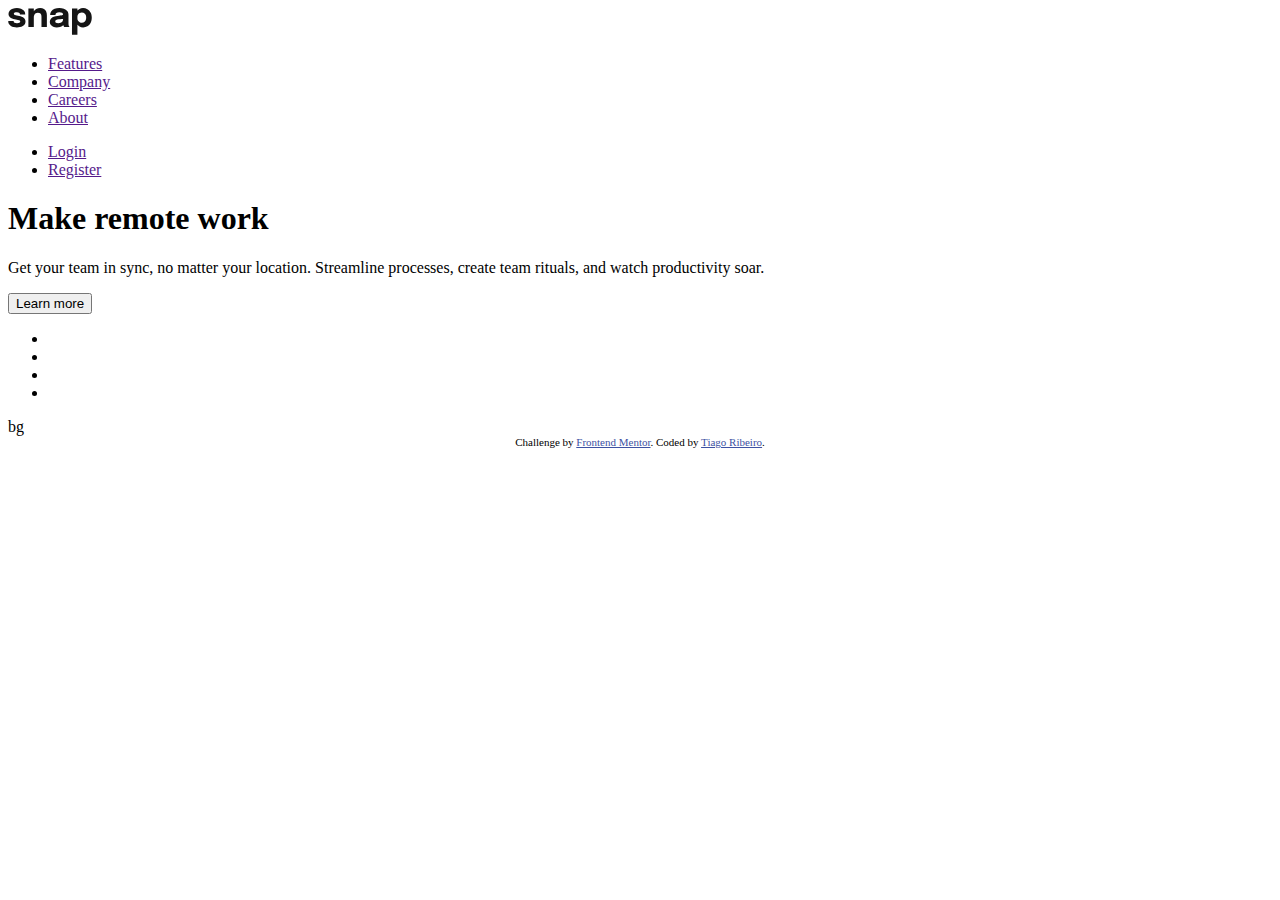
==== 6_introSectionWithDropdownNavigation/index.html @ e297dd85 "finalize index structure" ====
<!DOCTYPE html>
<html lang="pt-BR">
<head>
    <meta charset="UTF-8">
    <meta http-equiv="X-UA-Compatible" content="IE=edge">    
    <meta name="viewport" content="width=device-width, initial-scale=1.0">
    <link rel="icon" type="image/png" sizes="32x32" href="./assets/imgs/favicon-32x32.png">
    <title>Frontend Mentor | Intro section with dropdown navigation</title>
</head>

<style>
    .attribution { font-size: 11px; text-align: center; }
    .attribution a { color: hsl(228, 45%, 44%); }   

  </style>
<body>
    <header>
        <div>
            <a href=""><img src="./assets/imgs/logo.svg" alt="logo"></a>
        </div>
        <nav aria-label="primary" id="primary-menu">
            <ul id="menu">
                <li class="menu-item"><a href="">Features</a></li>
                <li class="menu-item"><a href="">Company</a></li>
                <li class="menu-item"><a href="">Careers</a></li>
                <li class="menu-item"><a href="">About</a></li>
            </ul>
        </nav>
        <nav aria-label="secondary" id="secondary-menu" >
            <ul>
                <li><a href="">Login</a></li>
                <li><a href="">Register</a></li>
            </ul>
        </nav>
    </header>   
    <main>
        <section>
            <h1>Make remote work</h1>
            <p>Get your team in sync, no matter your location. Streamline processes, create team rituals, and watch productivity soar.</p>
            <button>Learn more</button>
            <ul id="customers">
                <li class="customer-logo"><img src="" alt=""></li>
                <li class="customer-logo"><img src="" alt=""></li>
                <li class="customer-logo"><img src="" alt=""></li>
                <li class="customer-logo"><img src="" alt=""></li>
            </ul>
        </section>
        <div>bg
        </div>        
    </main>
    <footer class="attribution">
      Challenge by <a href="https://www.frontendmentor.io?ref=challenge" target="_blank">Frontend Mentor</a>. 
      Coded by <a href="">Tiago Ribeiro</a>.
    </footer>


</body>
</html>
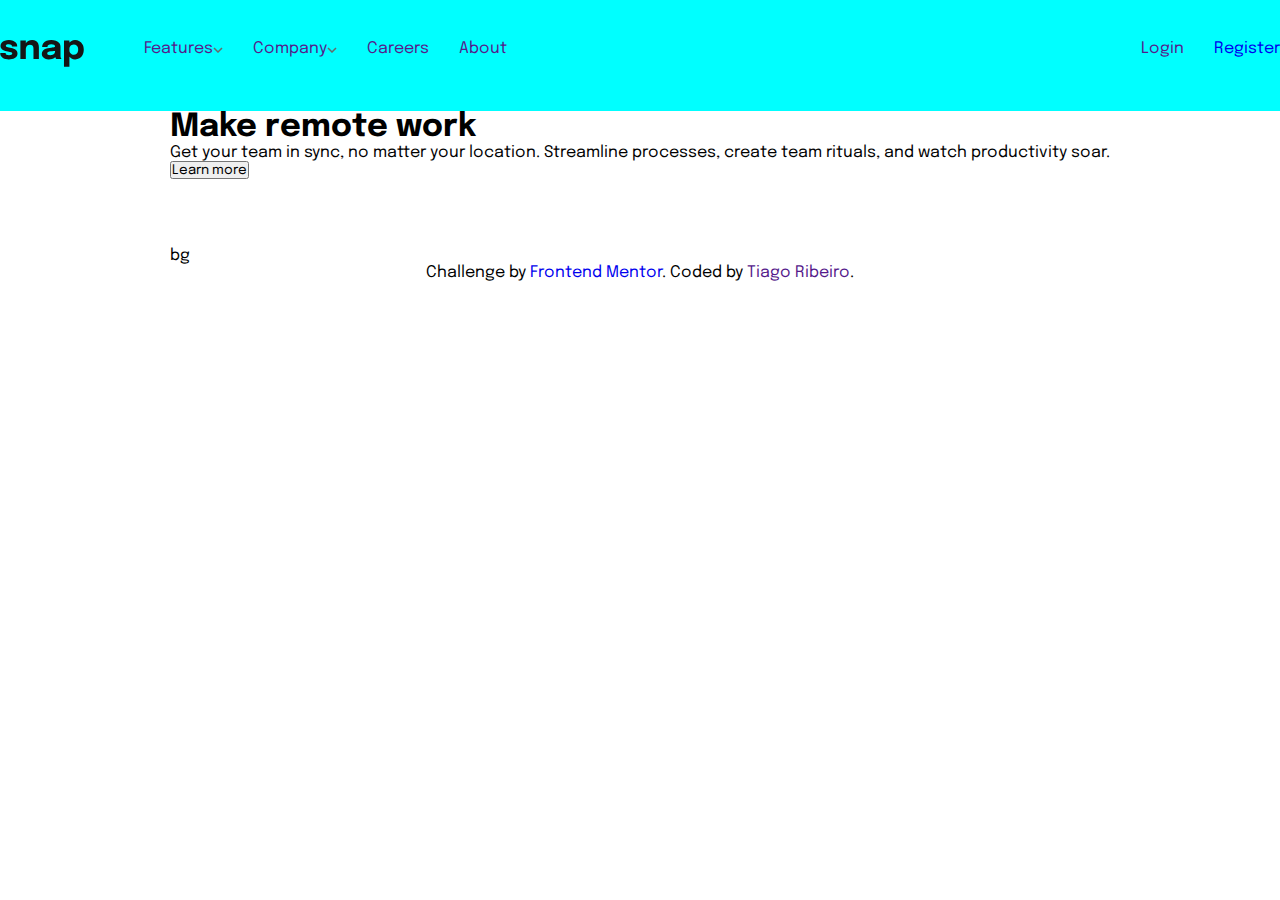
==== commit c05fd5fa: "create header in style.css" ====
--- a/6_introSectionWithDropdownNavigation/index.html
+++ b/6_introSectionWithDropdownNavigation/index.html
@@ -4,35 +4,38 @@
     <meta charset="UTF-8">
     <meta http-equiv="X-UA-Compatible" content="IE=edge">    
     <meta name="viewport" content="width=device-width, initial-scale=1.0">
+    <meta name="description" content="Project for frontendmentor plataform">
+    <link rel="stylesheet" href="./assets/css/style.css">
+    <link rel="preconnect" href="https://fonts.googleapis.com">
+    <link rel="preconnect" href="https://fonts.gstatic.com" crossorigin>    
+    <link href="https://fonts.googleapis.com/css2?family=Epilogue:wght@500;700&display=swap" rel="stylesheet">
     <link rel="icon" type="image/png" sizes="32x32" href="./assets/imgs/favicon-32x32.png">
+    <link rel="shortcut icon" href="./assets/imgs/favicon-32x32.png" type="image/x-icon">
     <title>Frontend Mentor | Intro section with dropdown navigation</title>
 </head>
 
-<style>
-    .attribution { font-size: 11px; text-align: center; }
-    .attribution a { color: hsl(228, 45%, 44%); }   
-
-  </style>
 <body>
-    <header>
-        <div>
-            <a href=""><img src="./assets/imgs/logo.svg" alt="logo"></a>
-        </div>
-        <nav aria-label="primary" id="primary-menu">
-            <ul id="menu">
-                <li class="menu-item"><a href="">Features</a></li>
-                <li class="menu-item"><a href="">Company</a></li>
-                <li class="menu-item"><a href="">Careers</a></li>
-                <li class="menu-item"><a href="">About</a></li>
-            </ul>
-        </nav>
-        <nav aria-label="secondary" id="secondary-menu" >
-            <ul>
-                <li><a href="">Login</a></li>
-                <li><a href="">Register</a></li>
-            </ul>
-        </nav>
-    </header>   
+    <header class="header">
+        <div class="header-box">
+            <div>
+                <a href=""><img src="./assets/imgs/logo.svg" alt="logo"></a>
+            </div>
+            <nav aria-label="primary" id="primary-menu" >
+                <ul id="menu" class="header-menu" >
+                    <li class="menu-item"><a href="">Features</a><img src="./assets/imgs/icon-arrow-down.svg" alt="icon-arrow-down"></li>
+                    <li class="menu-item"><a href="">Company</a><img src="./assets/imgs/icon-arrow-down.svg" alt="icon-arrow-down"></li>
+                    <li class="menu-item"><a href="">Careers</a></li>
+                    <li class="menu-item"><a href="">About</a></li>
+                </ul>
+            </nav>
+            <nav aria-label="secondary" id="secondary-menu" >
+                <ul class="login-menu">
+                    <li class="login-item"><a href="">Login</a></li>
+                    <li><a href="register-item">Register</a></li>
+                </ul>
+            </nav>
+        </div>    
+    </header>
     <main>
         <section>
             <h1>Make remote work</h1>
--- a/6_introSectionWithDropdownNavigation/assets/css/style.css
+++ b/6_introSectionWithDropdownNavigation/assets/css/style.css
@@ -0,0 +1,52 @@
+/*global*/
+
+*{
+    margin: 0;
+    padding: 0;
+    box-sizing: border-box;
+    font-family: 'Epilogue', sans-serif;
+    list-style: none;
+    text-decoration: none;
+}
+
+:root{
+    --color1--: var(hsl(0, 0%, 98%));
+    --color2--: var(hsl(0, 0%, 41%));
+    --color3--: var(hsl(0, 0%, 8%));
+}
+
+body{
+    display: flex;
+    flex-direction: column;
+    align-items: center;
+}
+
+/***fim global****/
+
+.header{
+    background-color: blue;
+    width: 100vw;
+    display: flex;
+    flex-direction: column;    
+    align-items: center;
+    
+}
+
+.header-box{
+    width: 80rem;
+    padding: 40px 0px;
+    background-color: aqua;
+    display: grid;
+    grid-template-columns: auto 8fr 1fr;
+    justify-content: end;
+    gap: 60px;
+}
+
+.header ul{
+    display: flex;
+    gap: 30px;
+}
+
+.header-box .login-item{
+    color: pink;
+}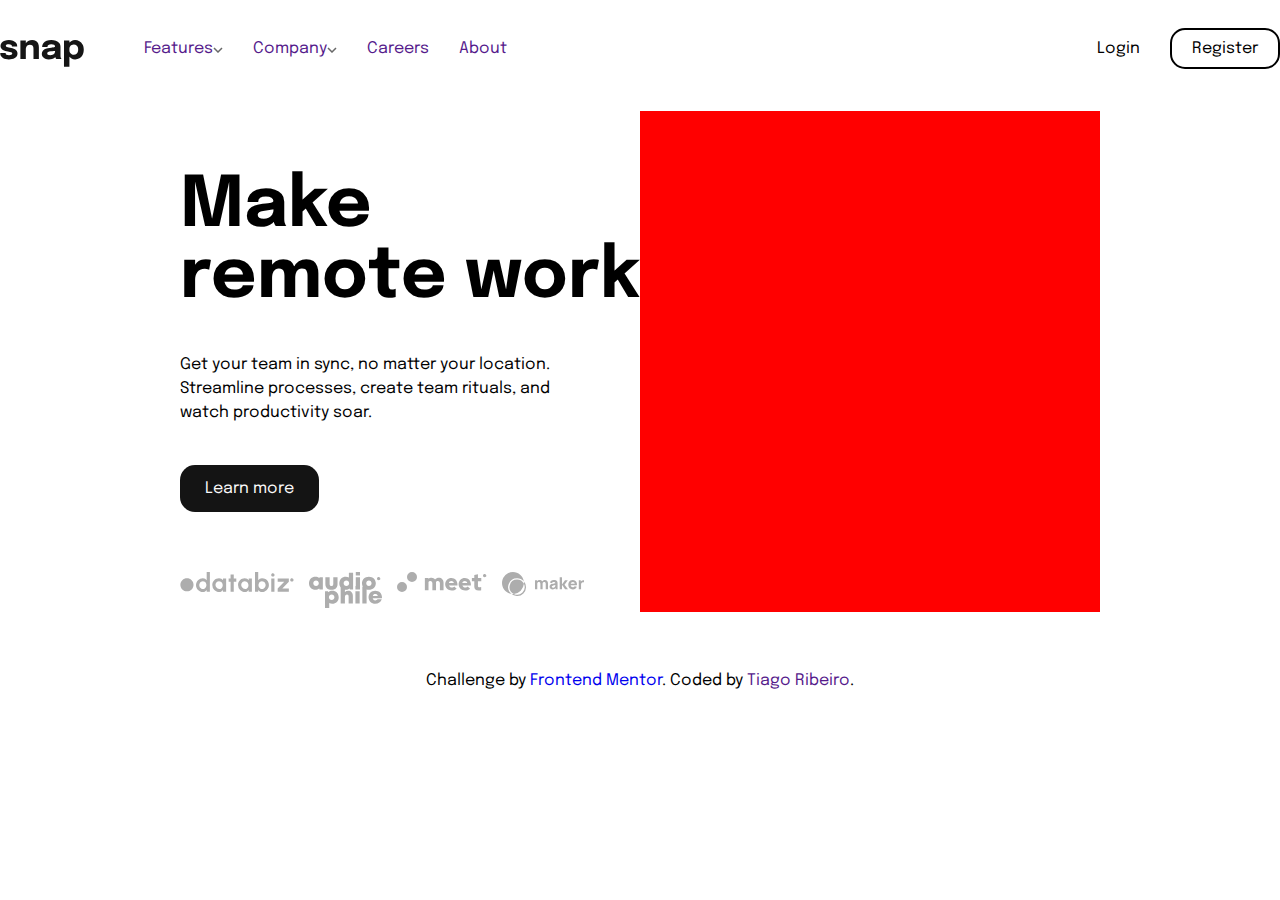
==== commit 84e8a65f: "html finish and uplode files" ====
--- a/6_introSectionWithDropdownNavigation/index.html
+++ b/6_introSectionWithDropdownNavigation/index.html
@@ -18,12 +18,12 @@
     <header class="header">
         <div class="header-box">
             <div>
-                <a href=""><img src="./assets/imgs/logo.svg" alt="logo"></a>
+                <a href=""><img src="./assets/imgs/logo.svg" alt="logo snap"></a>
             </div>
             <nav aria-label="primary" id="primary-menu" >
                 <ul id="menu" class="header-menu" >
-                    <li class="menu-item"><a href="">Features</a><img src="./assets/imgs/icon-arrow-down.svg" alt="icon-arrow-down"></li>
-                    <li class="menu-item"><a href="">Company</a><img src="./assets/imgs/icon-arrow-down.svg" alt="icon-arrow-down"></li>
+                    <li class="menu-item"><a href="">Features<img src="./assets/imgs/icon-arrow-down.svg" alt="icon-arrow-down"></a></li>
+                    <li class="menu-item"><a href="">Company<img src="./assets/imgs/icon-arrow-down.svg" alt="icon-arrow-down"></a></li>
                     <li class="menu-item"><a href="">Careers</a></li>
                     <li class="menu-item"><a href="">About</a></li>
                 </ul>
@@ -31,31 +31,34 @@
             <nav aria-label="secondary" id="secondary-menu" >
                 <ul class="login-menu">
                     <li class="login-item"><a href="">Login</a></li>
-                    <li><a href="register-item">Register</a></li>
+                    <li class="btn-register" ><a href="register-item">Register</a></li>
                 </ul>
             </nav>
         </div>    
     </header>
     <main>
-        <section>
-            <h1>Make remote work</h1>
-            <p>Get your team in sync, no matter your location. Streamline processes, create team rituals, and watch productivity soar.</p>
-            <button>Learn more</button>
-            <ul id="customers">
-                <li class="customer-logo"><img src="" alt=""></li>
-                <li class="customer-logo"><img src="" alt=""></li>
-                <li class="customer-logo"><img src="" alt=""></li>
-                <li class="customer-logo"><img src="" alt=""></li>
-            </ul>
-        </section>
-        <div>bg
-        </div>        
+			<div class="main-box">
+				<section>
+					<div class="main">
+						<h1 class="main-title"><span>Make</span>remote work</h1>
+						<p class="main-text">Get your team in sync, no matter your location. Streamline processes, create team rituals, and watch productivity soar.</p>
+						<button class="main-btn">Learn more</button>
+					</div>					
+					<ul id="customers">
+							<li class="customer-logo"><img src="assets/imgs/client-databiz.svg" alt="logo databiz"></li>
+							<li class="customer-logo"><img src="assets/imgs/client-audiophile.svg" alt="logo audiophile"></li>
+							<li class="customer-logo"><img src="assets/imgs/client-meet.svg" alt="logo meet"></li>
+							<li class="customer-logo"><img src="assets/imgs/client-maker.svg" alt="logo maker"></li>
+					</ul>
+				</section>
+				<div class="background">
+					
+				</div>
+			</div>
     </main>
     <footer class="attribution">
       Challenge by <a href="https://www.frontendmentor.io?ref=challenge" target="_blank">Frontend Mentor</a>. 
       Coded by <a href="">Tiago Ribeiro</a>.
     </footer>
-
-
 </body>
 </html>--- a/6_introSectionWithDropdownNavigation/assets/css/style.css
+++ b/6_introSectionWithDropdownNavigation/assets/css/style.css
@@ -11,7 +11,7 @@
 
 :root{
     --color1--: var(hsl(0, 0%, 98%));
-    --color2--: var(hsl(0, 0%, 41%));
+    --color2--: var(hsl(0, 0%, 53%));
     --color3--: var(hsl(0, 0%, 8%));
 }
 
@@ -23,8 +23,7 @@
 
 /***fim global****/
 
-.header{
-    background-color: blue;
+.header{   
     width: 100vw;
     display: flex;
     flex-direction: column;    
@@ -33,9 +32,8 @@
 }
 
 .header-box{
-    width: 80rem;
-    padding: 40px 0px;
-    background-color: aqua;
+    max-width: 80rem;
+    padding: 40px 0px;    
     display: grid;
     grid-template-columns: auto 8fr 1fr;
     justify-content: end;
@@ -47,6 +45,69 @@
     gap: 30px;
 }
 
-.header-box .login-item{
-    color: pink;
+.login-item a{
+    color: var(--color2--);
+}
+
+.btn-register a {
+    color: var(--color2--);    
+    border: 2px solid;
+    border-color: var(--color2--);
+    border-radius: 15px;
+    padding: 10px 20px;
+}
+
+/*main*/
+
+.main-box{
+    max-width: 65rem;
+    display: grid;
+    grid-template-columns: repeat(2, 4fr);
+    /* background-color: blue; */
+}
+
+.main-title{
+    display: flex;
+    flex-direction: column;
+    font-size: 70px;
+    margin-bottom: 40px;
+}
+
+.main-text{
+    margin-bottom: 40px;
+    color: var(--color2--);
+    max-width: 45ch;
+    line-height: 1.5em;
+}
+
+.main{
+    padding: 60px 0px;
+}
+
+.main-btn{
+    padding: 15px 25px;
+    font-size: 16px;
+    color: hsl(0, 0%, 98%);
+    background-color: hsl(0, 0%, 8%);
+    border: none;
+    border-radius: 15px;
+}
+
+#customers{
+    display: flex;
+    gap: 15px;
+
+}
+/*FALTA INCLUIR IMAGEM*/
+.background{
+    background-image: url('/assets/imgs/image-hero-desktop.png');
+    background-position: center;
+    background-size: cover;
+    background-repeat: no-repeat;
+    background-color: red;
+    padding-left: 20px;
+}
+
+footer{
+    padding: 60px 0px;
 }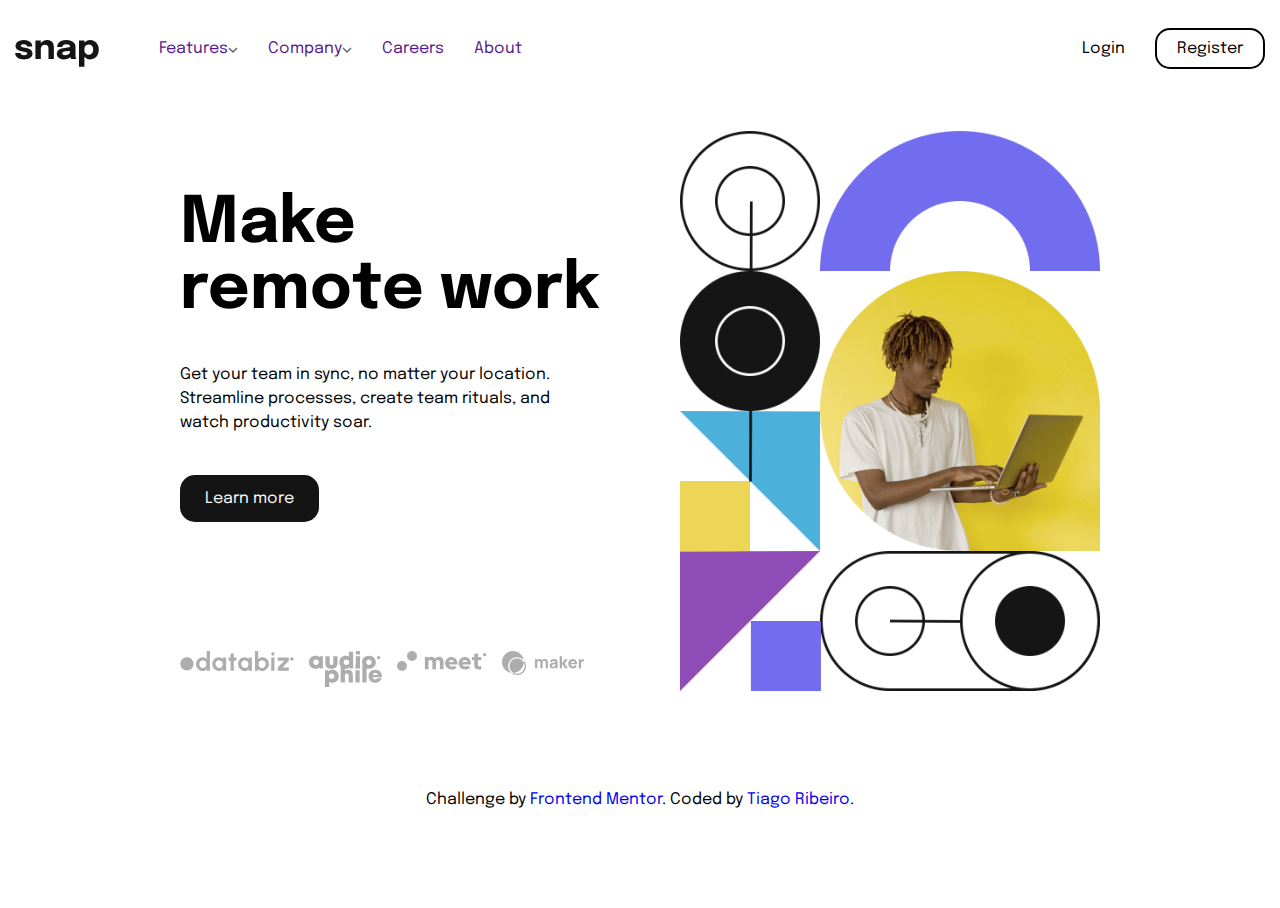
==== commit 9f6e705a: "update files" ====
--- a/6_introSectionWithDropdownNavigation/index.html
+++ b/6_introSectionWithDropdownNavigation/index.html
@@ -28,17 +28,21 @@
                     <li class="menu-item"><a href="">About</a></li>
                 </ul>
             </nav>
-            <nav aria-label="secondary" id="secondary-menu" >
+            <nav aria-label="secondary" id="secondary-menu" >                
                 <ul class="login-menu">
                     <li class="login-item"><a href="">Login</a></li>
                     <li class="btn-register" ><a href="register-item">Register</a></li>
                 </ul>
+
+                <div class="menu-hamburguer">
+                    <img src="assets/imgs/icon-menu.svg" alt="">
+                </div>  
             </nav>
         </div>    
     </header>
     <main>
 			<div class="main-box">
-				<section>
+				<section class="main-content">
 					<div class="main">
 						<h1 class="main-title"><span>Make</span>remote work</h1>
 						<p class="main-text">Get your team in sync, no matter your location. Streamline processes, create team rituals, and watch productivity soar.</p>
@@ -58,7 +62,7 @@
     </main>
     <footer class="attribution">
       Challenge by <a href="https://www.frontendmentor.io?ref=challenge" target="_blank">Frontend Mentor</a>. 
-      Coded by <a href="">Tiago Ribeiro</a>.
+      Coded by <a href="https://www.linkedin.com/in/tiagoribeirotech/" target="_blank">Tiago Ribeiro</a>.
     </footer>
 </body>
 </html>--- a/6_introSectionWithDropdownNavigation/assets/css/style.css
+++ b/6_introSectionWithDropdownNavigation/assets/css/style.css
@@ -28,7 +28,12 @@
     display: flex;
     flex-direction: column;    
     align-items: center;
+    padding: 0px 15px;
     
+}
+
+.menu-hamburguer{
+    display: none;
 }
 
 .header-box{
@@ -58,18 +63,29 @@
 }
 
 /*main*/
+main{
+    margin-top: 20px;
+}
 
 .main-box{
     max-width: 65rem;
     display: grid;
     grid-template-columns: repeat(2, 4fr);
     /* background-color: blue; */
+    gap: 80px;
+    padding: 0px 20px;    
+}
+
+.main-content{
+    display: flex;
+    flex-direction: column;
+    justify-content: space-between;
 }
 
 .main-title{
     display: flex;
     flex-direction: column;
-    font-size: 70px;
+    font-size: 4rem; /*70px*/
     margin-bottom: 40px;
 }
 
@@ -82,6 +98,7 @@
 
 .main{
     padding: 60px 0px;
+    /* width: 31rem; */
 }
 
 .main-btn{
@@ -100,14 +117,47 @@
 }
 /*FALTA INCLUIR IMAGEM*/
 .background{
-    background-image: url('/assets/imgs/image-hero-desktop.png');
+    /* width: 31rem; */
+    height: 35rem;
+    background-image: url('../imgs/image-hero-desktop.png');
     background-position: center;
     background-size: cover;
-    background-repeat: no-repeat;
-    background-color: red;
-    padding-left: 20px;
+    background-repeat: no-repeat;    
+    
+    
 }
 
 footer{
-    padding: 60px 0px;
+    padding: 100px 0px;
+}
+
+/****responsivo*****/
+
+@media (max-width: 1000px){   
+    .main-box{
+        max-width: 40rem;
+        gap: 50px;
+        grid-template-columns: 1fr;
+    }
+    
+    .background{
+        grid-row: 1;
+    }
+}
+
+@media (max-width: 800px){
+    #primary-menu{
+        display: none;
+    }
+    #secondary-menu .login-menu{
+        display: none;
+    }
+
+    .menu-hamburguer{
+        display: block;
+    }
+
+    .header-box{
+        justify-content: space-between;
+    }
 }